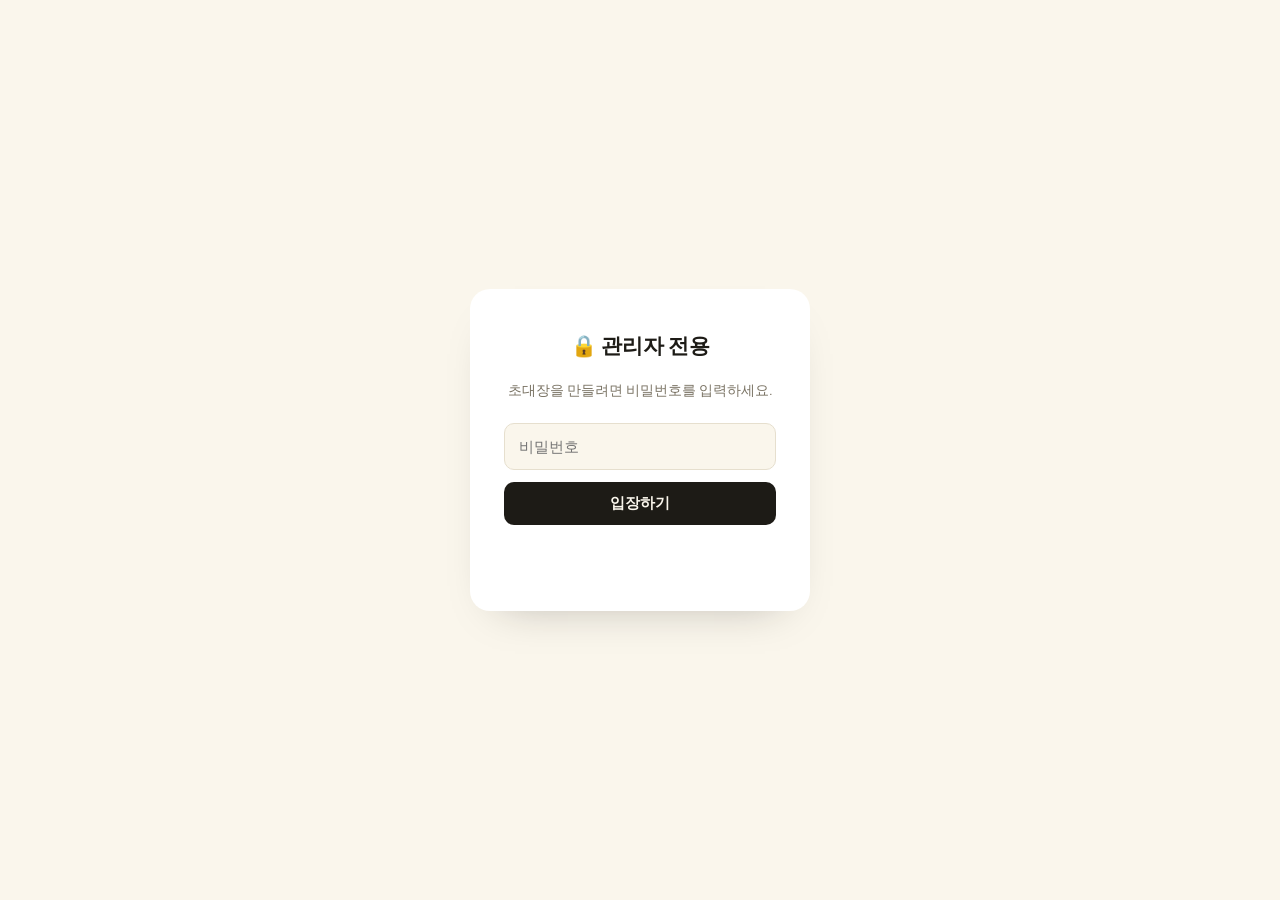
==== admin.html @ 95c6061b "Add Tom & Jerry themed KBS autumn sports day site Static homepage with event info, team rivalry, che" ====
<!doctype html>
<html lang="ko">
<head>
<meta charset="UTF-8">
<meta name="viewport" content="width=device-width, initial-scale=1.0">
<meta name="robots" content="noindex, nofollow">
<title>초대장 관리자 · KBS 가을 체육대회</title>
<link rel="icon" href="data:image/svg+xml,%3Csvg xmlns='http://www.w3.org/2000/svg' viewBox='0 0 100 100'%3E%3Ctext y='.9em' font-size='90'%3E%F0%9F%94%92%3C/text%3E%3C/svg%3E">
<link rel="preconnect" href="https://fonts.googleapis.com">
<link rel="preconnect" href="https://fonts.gstatic.com" crossorigin>
<link href="https://fonts.googleapis.com/css2?family=Fraunces:opsz,wght@9..144,500;9..144,600;9..144,700&family=Manrope:wght@400;500;600;700;800&family=JetBrains+Mono:wght@400;500;700&display=swap" rel="stylesheet">
<link rel="stylesheet" href="style.css">
<style>
  .lock-screen{
    min-height:100vh; display:flex; align-items:center; justify-content:center; padding:24px;
  }
  .lock-card{
    background:var(--surface); border-radius:20px; box-shadow:var(--shadow);
    padding:40px 34px; width:100%; max-width:340px; text-align:center;
  }
  .lock-card h1{font-size:1.3rem; margin-bottom:8px;}
  .lock-card p{color:var(--ink-muted); font-size:0.88rem; margin-bottom:22px;}
  .lock-card input{
    width:100%; padding:12px 14px; border-radius:10px; border:1px solid var(--line);
    background:var(--bg); color:var(--ink); font-size:0.95rem; font-family:inherit;
  }
  .lock-card button{
    width:100%; margin-top:12px; padding:12px 14px; border-radius:10px; border:none;
    background:var(--ink); color:var(--bg); font-weight:700; font-size:0.92rem; cursor:pointer;
  }
  .lock-error{color:var(--jerry); font-size:0.82rem; margin-top:10px; min-height:1em;}

  .admin-wrap{max-width:760px; margin:0 auto; padding:56px 24px 80px;}
  .admin-head{margin-bottom:32px;}
  .admin-head .tag{
    display:inline-block; font-family:'JetBrains Mono',monospace; font-size:0.74rem; font-weight:600;
    letter-spacing:0.06em; text-transform:uppercase; color:var(--jerry); margin-bottom:8px;
  }
  .admin-grid{display:grid; grid-template-columns:300px 1fr; gap:28px; align-items:start;}
  @media (max-width:680px){ .admin-grid{grid-template-columns:1fr;} }

  .admin-form{display:flex; flex-direction:column; gap:10px; margin-bottom:22px;}
  .admin-form input, .admin-form select{
    padding:11px 13px; border-radius:10px; border:1px solid var(--line);
    background:var(--surface); color:var(--ink); font-family:inherit; font-size:0.92rem;
  }
  .admin-form button{
    padding:11px 13px; border-radius:10px; border:none; background:var(--jerry); color:#FFF7EE;
    font-weight:700; font-size:0.9rem; cursor:pointer;
  }

  .invite-list{display:flex; flex-direction:column; gap:8px;}
  .invite-row{
    display:flex; align-items:center; justify-content:space-between; gap:10px; flex-wrap:wrap;
    background:var(--surface); border:1px solid var(--line); border-radius:12px; padding:10px 14px;
  }
  .invite-row .who{font-weight:600; font-size:0.92rem;}
  .pill{font-size:0.68rem; font-weight:700; padding:2px 9px; border-radius:999px; margin-left:8px;}
  .pill.tom{background:var(--tom-tint); color:var(--tom);}
  .pill.jerry{background:var(--jerry-tint); color:var(--jerry);}
  .invite-row .actions{display:flex; gap:6px;}
  .mini-btn{
    font-size:0.78rem; font-weight:600; padding:7px 12px; border-radius:999px;
    border:1px solid var(--line); background:var(--bg); color:var(--ink); cursor:pointer;
  }
  .mini-btn.primary{background:var(--jerry); border-color:var(--jerry); color:#FFF7EE;}

  .preview-box{
    background:var(--surface); border:1px dashed var(--line); border-radius:16px; padding:14px;
    display:flex; align-items:center; justify-content:center; min-height:220px;
  }
  #inviteCanvas{width:100%; max-width:420px; height:auto; border-radius:12px; box-shadow:var(--shadow);}
  .hint{color:var(--ink-muted); font-size:0.85rem; margin-top:10px;}
  .empty-note{color:var(--ink-muted); font-size:0.9rem;}
</style>
</head>
<body>

<div class="lock-screen" id="lockScreen">
  <div class="lock-card">
    <h1>🔒 관리자 전용</h1>
    <p>초대장을 만들려면 비밀번호를 입력하세요.</p>
    <input type="password" id="pwInput" placeholder="비밀번호" autocomplete="off">
    <button id="pwSubmit">입장하기</button>
    <p class="lock-error" id="pwError"></p>
  </div>
</div>

<div class="admin-wrap" id="adminPanel" hidden>
  <div class="admin-head">
    <span class="tag">관리자 전용</span>
    <h2>초대장 만들기</h2>
    <p class="hint">이름과 소속 팀을 입력해 초대장 카드를 만들고 다운로드하세요.</p>
  </div>

  <div class="admin-grid">
    <div>
      <form class="admin-form" id="inviteForm">
        <input type="text" id="inviteName" placeholder="초대할 사람 이름" maxlength="20" required>
        <select id="inviteTeam">
          <option value="tom">톰팀</option>
          <option value="jerry">제리팀</option>
        </select>
        <button type="submit">명단에 추가</button>
      </form>
      <div class="invite-list" id="inviteList"></div>
    </div>
    <div>
      <div class="preview-box"><canvas id="inviteCanvas" width="1200" height="750"></canvas></div>
      <p class="hint" id="previewHint">명단에서 "카드 보기"를 누르면 미리보기가 표시됩니다.</p>
    </div>
  </div>
</div>

<script>
(function(){
  // SHA-256("tomjerry1024") — change the password by hashing a new phrase
  // in a browser console: crypto.subtle.digest('SHA-256', new TextEncoder().encode('새 비밀번호'))
  // then converting the ArrayBuffer to a hex string, and pasting it below.
  const PASS_HASH = '08dfc5e7c03b5a080a993c76a15d44be6e08870d101c67347c4574ae147a87e9';

  async function sha256Hex(text){
    const buf = await crypto.subtle.digest('SHA-256', new TextEncoder().encode(text));
    return Array.from(new Uint8Array(buf)).map(b => b.toString(16).padStart(2, '0')).join('');
  }

  const lockScreen = document.getElementById('lockScreen');
  const adminPanel = document.getElementById('adminPanel');
  const pwInput = document.getElementById('pwInput');
  const pwError = document.getElementById('pwError');

  async function tryUnlock(){
    const hash = await sha256Hex(pwInput.value);
    if (hash === PASS_HASH) {
      sessionStorage.setItem('kbs-admin-ok', '1');
      lockScreen.hidden = true;
      adminPanel.hidden = false;
      initAdmin();
    } else {
      pwError.textContent = '비밀번호가 올바르지 않습니다.';
      pwInput.value = '';
      pwInput.focus();
    }
  }
  document.getElementById('pwSubmit').addEventListener('click', tryUnlock);
  pwInput.addEventListener('keydown', (e) => { if (e.key === 'Enter') tryUnlock(); });

  if (sessionStorage.getItem('kbs-admin-ok') === '1') {
    lockScreen.hidden = true;
    adminPanel.hidden = false;
    initAdmin();
  }

  function escapeHtml(s){
    return String(s ?? '').replace(/[&<>"']/g, c => ({'&':'&amp;','<':'&lt;','>':'&gt;','"':'&quot;',"'":'&#39;'}[c]));
  }

  let initialized = false;
  function initAdmin(){
    if (initialized) return;
    initialized = true;

    const STORE_KEY = 'kbs-invitees';
    let invitees = [];
    try { invitees = JSON.parse(localStorage.getItem(STORE_KEY) || '[]'); } catch(e) {}

    const canvas = document.getElementById('inviteCanvas');
    const ctx = canvas.getContext('2d');
    const previewHint = document.getElementById('previewHint');
    const inviteListEl = document.getElementById('inviteList');
    const inviteForm = document.getElementById('inviteForm');

    const TEAM_META = {
      tom:   { label: '톰팀',   base: '#1F3D63', deep: '#122236' },
      jerry: { label: '제리팀', base: '#BE5B23', deep: '#6E3210' },
    };

    function save(){ localStorage.setItem(STORE_KEY, JSON.stringify(invitees)); }

    function drawInvite(name, team){
      const meta = TEAM_META[team] || TEAM_META.tom;
      const w = canvas.width, h = canvas.height;
      const grad = ctx.createLinearGradient(0, 0, w, h);
      grad.addColorStop(0, meta.base);
      grad.addColorStop(1, meta.deep);
      ctx.fillStyle = grad;
      ctx.fillRect(0, 0, w, h);

      ctx.strokeStyle = 'rgba(255,255,255,0.45)';
      ctx.lineWidth = 2;
      ctx.strokeRect(30, 30, w - 60, h - 60);

      ctx.fillStyle = '#FFFFFF';
      ctx.beginPath();
      ctx.roundRect(60, 60, 140, 42, 21);
      ctx.fill();
      ctx.fillStyle = meta.base;
      ctx.font = '700 20px "Fraunces", serif';
      ctx.textAlign = 'center';
      ctx.textBaseline = 'middle';
      ctx.fillText(meta.label, 130, 82);

      ctx.textAlign = 'left';
      ctx.fillStyle = 'rgba(255,255,255,0.85)';
      ctx.font = '600 22px "JetBrains Mono", monospace';
      ctx.fillText('2026 KBS 가을 체육대회 · 초대장', 60, 150);

      ctx.font = '600 62px "Fraunces", serif';
      ctx.fillStyle = '#FFFFFF';
      ctx.fillText((name || '게스트') + ' 님', 60, 250);

      ctx.font = '500 28px "Manrope", sans-serif';
      ctx.fillStyle = 'rgba(255,255,255,0.92)';
      ctx.fillText('톰과 제리의 불꽃 튀는 대결에 초대합니다', 60, 310);

      const lines = [
        '일시   10월 24일(토) 오후 1:00 – 오후 6:00',
        '장소   경기상고 백악관 (체육관)',
        '소속   ' + meta.label,
      ];
      ctx.font = '500 24px "JetBrains Mono", monospace';
      lines.forEach((line, i) => ctx.fillText(line, 60, 410 + i * 42));

      ctx.font = '600 22px "Manrope", sans-serif';
      ctx.fillStyle = 'rgba(255,255,255,0.8)';
      ctx.fillText('10월 24일, 너도 함께할 거지?', 60, h - 66);
    }

    function loadFonts(){
      return Promise.all([
        document.fonts.load('600 62px "Fraunces"'),
        document.fonts.load('700 20px "Fraunces"'),
        document.fonts.load('500 28px "Manrope"'),
        document.fonts.load('500 24px "JetBrains Mono"'),
      ]).catch(()=>{});
    }

    function render(){
      if (!invitees.length){
        inviteListEl.innerHTML = '<p class="empty-note">아직 추가된 인원이 없습니다.</p>';
        return;
      }
      inviteListEl.innerHTML = invitees.map((inv, i) => `
        <div class="invite-row">
          <div class="who">${escapeHtml(inv.name)}<span class="pill ${inv.team}">${TEAM_META[inv.team].label}</span></div>
          <div class="actions">
            <button class="mini-btn" data-preview="${i}">카드 보기</button>
            <button class="mini-btn primary" data-download="${i}">다운로드</button>
            <button class="mini-btn" data-remove="${i}">삭제</button>
          </div>
        </div>`).join('');

      inviteListEl.querySelectorAll('[data-preview]').forEach(btn => {
        btn.addEventListener('click', async () => {
          const inv = invitees[Number(btn.dataset.preview)];
          if (!inv) return;
          await loadFonts();
          drawInvite(inv.name, inv.team);
          previewHint.textContent = inv.name + ' 님의 초대장 미리보기입니다.';
        });
      });
      inviteListEl.querySelectorAll('[data-download]').forEach(btn => {
        btn.addEventListener('click', async () => {
          const inv = invitees[Number(btn.dataset.download)];
          if (!inv) return;
          await loadFonts();
          drawInvite(inv.name, inv.team);
          canvas.toBlob((blob) => {
            if (!blob) return;
            const url = URL.createObjectURL(blob);
            const a = document.createElement('a');
            a.href = url;
            a.download = `초대장_${inv.name}.png`;
            document.body.appendChild(a);
            a.click();
            a.remove();
            URL.revokeObjectURL(url);
            previewHint.textContent = inv.name + ' 님의 초대장을 다운로드했습니다.';
          }, 'image/png');
        });
      });
      inviteListEl.querySelectorAll('[data-remove]').forEach(btn => {
        btn.addEventListener('click', () => {
          invitees.splice(Number(btn.dataset.remove), 1);
          save();
          render();
        });
      });
    }

    inviteForm.addEventListener('submit', (e) => {
      e.preventDefault();
      const name = document.getElementById('inviteName').value.trim();
      const team = document.getElementById('inviteTeam').value;
      if (!name) return;
      invitees.unshift({ name, team });
      save();
      render();
      inviteForm.reset();
    });

    render();
  }
})();
</script>
</body>
</html>
---- style.css ----
:root{
  --bg:#FAF6EC;
  --surface:#FFFFFF;
  --ink:#1D1B16;
  --ink-muted:#7A7364;
  --tom:#1F3D63;
  --tom-tint:#E7ECF3;
  --jerry:#BE5B23;
  --jerry-tint:#F7E9D8;
  --line:#E6DFCE;
  --shadow:0 20px 44px -30px rgba(29,27,22,0.35);
}
@media (prefers-color-scheme: dark){
  :root:not([data-theme="light"]){
    --bg:#15161B;
    --surface:#1C1E25;
    --ink:#F1EAD8;
    --ink-muted:#9C9583;
    --tom:#8EACD8;
    --tom-tint:#20304A;
    --jerry:#E68A4C;
    --jerry-tint:#3A2818;
    --line:#2C2E37;
    --shadow:0 20px 44px -26px rgba(0,0,0,0.65);
  }
}
:root[data-theme="dark"]{
  --bg:#15161B;
  --surface:#1C1E25;
  --ink:#F1EAD8;
  --ink-muted:#9C9583;
  --tom:#8EACD8;
  --tom-tint:#20304A;
  --jerry:#E68A4C;
  --jerry-tint:#3A2818;
  --line:#2C2E37;
  --shadow:0 20px 44px -26px rgba(0,0,0,0.65);
}

*{box-sizing:border-box;}
html{scroll-behavior:smooth;}
@media (prefers-reduced-motion: reduce){ html{scroll-behavior:auto;} }

body{
  margin:0;
  background:var(--bg);
  color:var(--ink);
  font-family:'Manrope', -apple-system, 'Malgun Gothic', sans-serif;
  line-height:1.65;
  -webkit-font-smoothing:antialiased;
}
h1,h2,h3{
  font-family:'Fraunces', Georgia, serif;
  font-weight:600;
  text-wrap:balance;
  margin:0;
}
a{color:inherit;}
.tabular{font-family:'JetBrains Mono', monospace; font-variant-numeric:tabular-nums;}

.wrap{max-width:760px; margin:0 auto; padding:0 24px;}

/* topbar */
.topbar{
  position:sticky; top:0; z-index:20;
  background:color-mix(in srgb, var(--bg) 86%, transparent);
  backdrop-filter:blur(10px);
  border-bottom:1px solid var(--line);
}
.topbar-inner{padding:16px 24px; display:flex; align-items:center; justify-content:space-between; gap:16px;}
.brand{font-family:'Fraunces',serif; font-weight:600; font-size:1.02rem; text-decoration:none; letter-spacing:-0.01em;}
.topnav{display:flex; gap:22px; font-size:0.86rem; font-weight:600;}
.topnav a{text-decoration:none; color:var(--ink-muted); padding:4px 0; border-bottom:1px solid transparent;}
.topnav a:hover, .topnav a:focus-visible{color:var(--ink); border-color:var(--jerry);}
@media (max-width:560px){ .topnav{display:none;} }

/* hero */
.hero{padding:88px 0 0;}
.hero-inner{text-align:left;}
.eyebrow{
  font-family:'JetBrains Mono',monospace; font-size:0.78rem; font-weight:500;
  letter-spacing:0.08em; text-transform:uppercase; color:var(--jerry); margin:0 0 20px;
}
.hero h1{font-size:clamp(2.3rem, 6vw, 3.6rem); line-height:1.1; letter-spacing:-0.01em;}
.hero .sub{max-width:480px; margin:22px 0 0; color:var(--ink-muted); font-size:1.05rem;}

.stat-row{margin:40px 0 0; display:flex; gap:36px; flex-wrap:wrap;}
.stat{display:flex; flex-direction:column; gap:4px;}
.stat-num{font-size:2.4rem; font-weight:700; line-height:1;}
.stat-label{font-size:0.86rem; color:var(--ink-muted);}

.cta-row{margin-top:36px; display:flex; gap:12px; flex-wrap:wrap;}
.btn{
  display:inline-flex; align-items:center; gap:8px;
  padding:13px 26px; border-radius:999px; font-weight:600; font-size:0.92rem;
  text-decoration:none; border:1.5px solid transparent;
}
.btn-primary{background:var(--ink); color:var(--bg);}
.btn-outline{border-color:var(--line); color:var(--ink);}
.btn-outline:hover{border-color:var(--ink);}

.hero-rule{
  margin-top:64px; height:3px; width:100%;
  background:linear-gradient(90deg, var(--tom), var(--jerry));
}

/* sections */
.section{padding:72px 0;}
.section + .section{border-top:1px solid var(--line);}
.section-head{margin-bottom:36px;}
.kicker{
  font-family:'JetBrains Mono',monospace; font-size:0.76rem; font-weight:500;
  letter-spacing:0.08em; text-transform:uppercase; color:var(--jerry); margin:0 0 10px;
}
.section-head h2{font-size:clamp(1.4rem,3vw,1.85rem); line-height:1.3;}
.section-note{color:var(--ink-muted); font-size:0.95rem; margin:32px 0 18px;}

/* info list */
.info-list{margin:0; display:flex; flex-direction:column;}
.info-row{
  display:grid; grid-template-columns:110px 1fr; gap:16px; padding:18px 0;
  border-top:1px solid var(--line);
}
.info-row:last-child{border-bottom:1px solid var(--line);}
.info-row dt{font-size:0.82rem; font-weight:700; color:var(--ink-muted); text-transform:uppercase; letter-spacing:0.04em;}
.info-row dd{margin:0; font-size:1.02rem; font-weight:500;}

/* jersey photo */
.jersey-figure{margin:0; border-radius:16px; overflow:hidden; background:var(--surface); box-shadow:var(--shadow);}
.jersey-figure img{display:block; width:100%; height:auto;}
.jersey-figure figcaption{
  padding:14px 20px; font-size:0.86rem; color:var(--ink-muted); border-top:1px solid var(--line);
}

/* highlight video */
.highlight-video{
  width:100%; border-radius:16px; box-shadow:var(--shadow); background:#000; display:block;
}

/* rivalry */
.rivalry{
  display:grid; grid-template-columns:1fr auto 1fr; gap:28px; align-items:start;
  background:var(--surface); border-radius:20px; padding:38px 34px; box-shadow:var(--shadow);
}
@media (max-width:620px){
  .rivalry{grid-template-columns:1fr; text-align:left;}
  .rivalry-divider{display:none;}
}
.rivalry-side{display:flex; flex-direction:column; gap:10px;}
.side-tag{
  font-family:'JetBrains Mono',monospace; font-size:0.72rem; font-weight:700;
  letter-spacing:0.08em; text-transform:uppercase;
}
.rivalry-side.tom .side-tag{color:var(--tom);}
.rivalry-side.jerry .side-tag{color:var(--jerry);}
.rivalry-side h3{font-size:1.2rem; line-height:1.35;}
.side-desc{margin:0; font-size:0.94rem; color:var(--ink-muted);}
.side-chant{
  margin:6px 0 0; font-family:'JetBrains Mono',monospace; font-weight:700; font-size:0.88rem;
  padding-top:14px; border-top:1px solid var(--line);
}
.rivalry-divider{
  align-self:center; font-family:'Fraunces',serif; font-weight:600; font-size:1rem;
  color:var(--ink-muted); padding-top:2px;
}

/* checklist */
.checklist-cols{display:grid; grid-template-columns:1fr 1fr; gap:40px;}
@media (max-width:600px){ .checklist-cols{grid-template-columns:1fr;} }
.col-title{
  display:flex; align-items:center; gap:9px; font-size:1.05rem; font-weight:600;
  margin-bottom:14px;
}
.dot{width:8px; height:8px; border-radius:50%;}
.dot.must{background:var(--jerry);}
.dot.opt{background:var(--tom);}
.check-list{list-style:none; margin:0; padding:0; display:flex; flex-direction:column;}
.check-item{
  display:flex; align-items:flex-start; gap:12px; padding:12px 0; border-top:1px solid var(--line);
}
.check-item:last-child{border-bottom:1px solid var(--line);}
.check-item input{margin-top:4px; width:16px; height:16px; accent-color:var(--jerry); flex-shrink:0;}
.check-item label{display:block; cursor:pointer;}
.check-item label strong{display:block; font-size:0.96rem; font-weight:600;}
.check-item label span{display:block; font-size:0.85rem; color:var(--ink-muted); margin-top:2px;}
.check-item:has(input:checked) label strong{text-decoration:line-through; opacity:0.5;}

/* notice board */
.board{margin-top:44px;}
.board-title{font-size:1.15rem; margin-bottom:16px;}
.notice-list{display:flex; flex-direction:column; gap:2px;}
.notice-card{padding:16px 0; border-top:1px solid var(--line);}
.notice-list .notice-card:last-child{border-bottom:1px solid var(--line);}
.notice-card .n-date{font-family:'JetBrains Mono',monospace; font-size:0.76rem; color:var(--ink-muted);}
.notice-card .n-title{font-weight:700; font-size:0.98rem; margin-top:4px;}
.notice-card .n-body{font-size:0.9rem; color:var(--ink-muted); margin-top:4px; white-space:pre-wrap;}
.empty-note{color:var(--ink-muted); font-size:0.9rem;}

/* footer */
.site-footer{padding:56px 24px 72px; text-align:center;}
.foot-line{font-family:'Fraunces',serif; font-weight:600; font-size:1.3rem;}
.foot-copy{margin-top:10px; font-size:0.8rem; color:var(--ink-muted);}
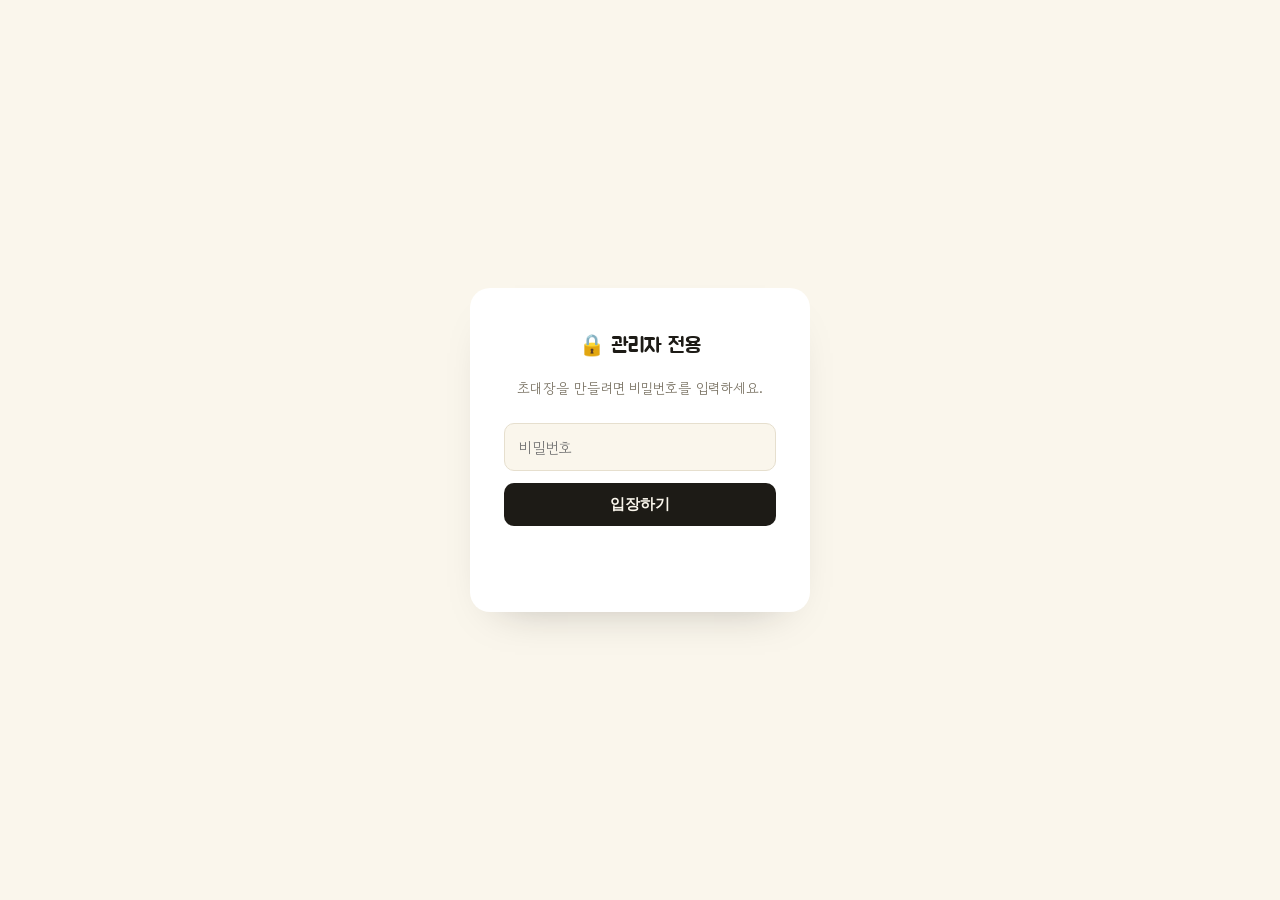
==== commit 42ef079f: "Restyle with cuter Korean fonts, uniform preview cards, video-first layout - Swap Fraunces/Manrope f" ====
--- a/admin.html
+++ b/admin.html
@@ -8,7 +8,7 @@
 <link rel="icon" href="data:image/svg+xml,%3Csvg xmlns='http://www.w3.org/2000/svg' viewBox='0 0 100 100'%3E%3Ctext y='.9em' font-size='90'%3E%F0%9F%94%92%3C/text%3E%3C/svg%3E">
 <link rel="preconnect" href="https://fonts.googleapis.com">
 <link rel="preconnect" href="https://fonts.gstatic.com" crossorigin>
-<link href="https://fonts.googleapis.com/css2?family=Fraunces:opsz,wght@9..144,500;9..144,600;9..144,700&family=Manrope:wght@400;500;600;700;800&family=JetBrains+Mono:wght@400;500;700&display=swap" rel="stylesheet">
+<link href="https://fonts.googleapis.com/css2?family=Jua&family=Gowun+Dodum&family=JetBrains+Mono:wght@400;500;700&display=swap" rel="stylesheet">
 <link rel="stylesheet" href="style.css">
 <style>
   .lock-screen{
@@ -195,21 +195,21 @@
       ctx.roundRect(60, 60, 140, 42, 21);
       ctx.fill();
       ctx.fillStyle = meta.base;
-      ctx.font = '700 20px "Fraunces", serif';
+      ctx.font = '400 22px "Jua", sans-serif';
       ctx.textAlign = 'center';
       ctx.textBaseline = 'middle';
       ctx.fillText(meta.label, 130, 82);
 
       ctx.textAlign = 'left';
       ctx.fillStyle = 'rgba(255,255,255,0.85)';
-      ctx.font = '600 22px "JetBrains Mono", monospace';
+      ctx.font = '400 24px "Jua", sans-serif';
       ctx.fillText('2026 KBS 가을 체육대회 · 초대장', 60, 150);
 
-      ctx.font = '600 62px "Fraunces", serif';
+      ctx.font = '400 64px "Jua", sans-serif';
       ctx.fillStyle = '#FFFFFF';
       ctx.fillText((name || '게스트') + ' 님', 60, 250);
 
-      ctx.font = '500 28px "Manrope", sans-serif';
+      ctx.font = '400 26px "Gowun Dodum", sans-serif';
       ctx.fillStyle = 'rgba(255,255,255,0.92)';
       ctx.fillText('톰과 제리의 불꽃 튀는 대결에 초대합니다', 60, 310);
 
@@ -221,16 +221,16 @@
       ctx.font = '500 24px "JetBrains Mono", monospace';
       lines.forEach((line, i) => ctx.fillText(line, 60, 410 + i * 42));
 
-      ctx.font = '600 22px "Manrope", sans-serif';
+      ctx.font = '400 24px "Jua", sans-serif';
       ctx.fillStyle = 'rgba(255,255,255,0.8)';
       ctx.fillText('10월 24일, 너도 함께할 거지?', 60, h - 66);
     }
 
     function loadFonts(){
       return Promise.all([
-        document.fonts.load('600 62px "Fraunces"'),
-        document.fonts.load('700 20px "Fraunces"'),
-        document.fonts.load('500 28px "Manrope"'),
+        document.fonts.load('400 64px "Jua"'),
+        document.fonts.load('400 24px "Jua"'),
+        document.fonts.load('400 26px "Gowun Dodum"'),
         document.fonts.load('500 24px "JetBrains Mono"'),
       ]).catch(()=>{});
     }
--- a/style.css
+++ b/style.css
@@ -45,13 +45,13 @@
   margin:0;
   background:var(--bg);
   color:var(--ink);
-  font-family:'Manrope', -apple-system, 'Malgun Gothic', sans-serif;
-  line-height:1.65;
+  font-family:'Gowun Dodum', -apple-system, 'Malgun Gothic', sans-serif;
+  line-height:1.7;
   -webkit-font-smoothing:antialiased;
 }
 h1,h2,h3{
-  font-family:'Fraunces', Georgia, serif;
-  font-weight:600;
+  font-family:'Jua', 'Gowun Dodum', sans-serif;
+  font-weight:400;
   text-wrap:balance;
   margin:0;
 }
@@ -68,7 +68,7 @@
   border-bottom:1px solid var(--line);
 }
 .topbar-inner{padding:16px 24px; display:flex; align-items:center; justify-content:space-between; gap:16px;}
-.brand{font-family:'Fraunces',serif; font-weight:600; font-size:1.02rem; text-decoration:none; letter-spacing:-0.01em;}
+.brand{font-family:'Jua','Gowun Dodum',sans-serif; font-size:1.1rem; text-decoration:none;}
 .topnav{display:flex; gap:22px; font-size:0.86rem; font-weight:600;}
 .topnav a{text-decoration:none; color:var(--ink-muted); padding:4px 0; border-bottom:1px solid transparent;}
 .topnav a:hover, .topnav a:focus-visible{color:var(--ink); border-color:var(--jerry);}
@@ -109,8 +109,8 @@
 .section + .section{border-top:1px solid var(--line);}
 .section-head{margin-bottom:36px;}
 .kicker{
-  font-family:'JetBrains Mono',monospace; font-size:0.76rem; font-weight:500;
-  letter-spacing:0.08em; text-transform:uppercase; color:var(--jerry); margin:0 0 10px;
+  font-family:'Gowun Dodum',sans-serif; font-size:0.85rem; font-weight:400;
+  letter-spacing:0.02em; color:var(--jerry); margin:0 0 10px;
 }
 .section-head h2{font-size:clamp(1.4rem,3vw,1.85rem); line-height:1.3;}
 .section-note{color:var(--ink-muted); font-size:0.95rem; margin:32px 0 18px;}
@@ -125,12 +125,25 @@
 .info-row dt{font-size:0.82rem; font-weight:700; color:var(--ink-muted); text-transform:uppercase; letter-spacing:0.04em;}
 .info-row dd{margin:0; font-size:1.02rem; font-weight:500;}
 
-/* jersey photo */
-.jersey-figure{margin:0; border-radius:16px; overflow:hidden; background:var(--surface); box-shadow:var(--shadow);}
-.jersey-figure img{display:block; width:100%; height:auto;}
-.jersey-figure figcaption{
-  padding:14px 20px; font-size:0.86rem; color:var(--ink-muted); border-top:1px solid var(--line);
-}
+/* uniform preview cards */
+.uniform-grid{display:grid; grid-template-columns:1fr 1fr; gap:16px;}
+@media (max-width:560px){ .uniform-grid{grid-template-columns:1fr;} }
+.uniform-card{
+  position:relative; margin:0; border-radius:16px; overflow:hidden;
+  background:var(--surface); box-shadow:var(--shadow);
+}
+.uniform-card img{display:block; width:100%; height:auto;}
+.preview-tag{
+  position:absolute; top:12px; left:12px; font-family:'JetBrains Mono',monospace;
+  font-size:0.64rem; font-weight:700; letter-spacing:0.08em; padding:4px 10px; border-radius:999px;
+  background:rgba(255,255,255,0.92); color:var(--ink);
+}
+.uniform-card figcaption{
+  padding:12px 16px; font-family:'Jua','Gowun Dodum',sans-serif; font-size:1.1rem;
+  text-align:center; border-top:1px solid var(--line);
+}
+.uniform-card.tom figcaption{color:var(--tom); background:var(--tom-tint);}
+.uniform-card.jerry figcaption{color:var(--jerry); background:var(--jerry-tint);}
 
 /* highlight video */
 .highlight-video{
@@ -160,7 +173,7 @@
   padding-top:14px; border-top:1px solid var(--line);
 }
 .rivalry-divider{
-  align-self:center; font-family:'Fraunces',serif; font-weight:600; font-size:1rem;
+  align-self:center; font-family:'Jua',sans-serif; font-size:1.1rem;
   color:var(--ink-muted); padding-top:2px;
 }
 
@@ -198,5 +211,5 @@
 
 /* footer */
 .site-footer{padding:56px 24px 72px; text-align:center;}
-.foot-line{font-family:'Fraunces',serif; font-weight:600; font-size:1.3rem;}
+.foot-line{font-family:'Jua','Gowun Dodum',sans-serif; font-size:1.4rem;}
 .foot-copy{margin-top:10px; font-size:0.8rem; color:var(--ink-muted);}
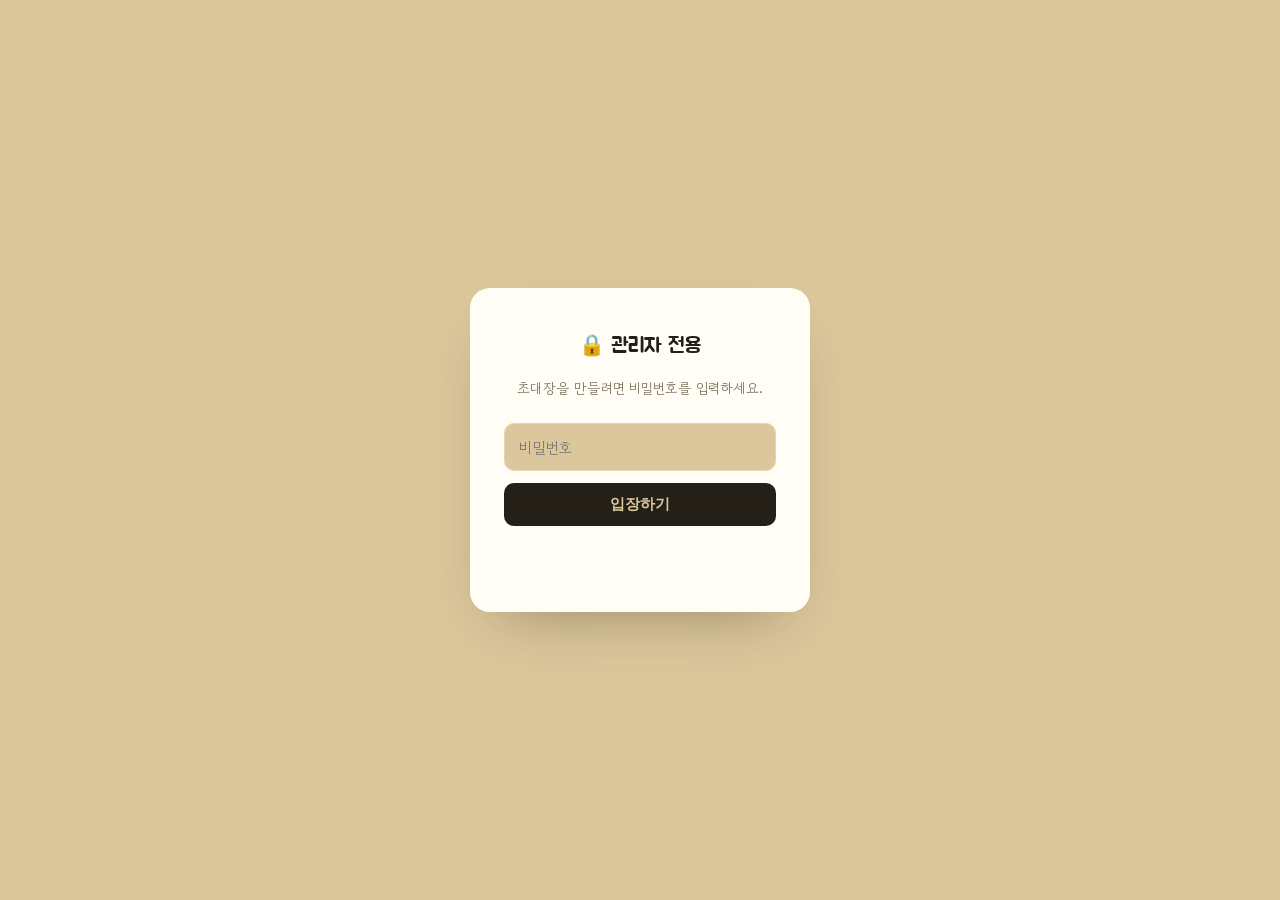
==== commit 13e0ce33: "Redesign the whole page as a single invitation card Wrap the site in one centered card with a wax-se" ====
--- a/admin.html
+++ b/admin.html
@@ -22,11 +22,11 @@
   .lock-card p{color:var(--ink-muted); font-size:0.88rem; margin-bottom:22px;}
   .lock-card input{
     width:100%; padding:12px 14px; border-radius:10px; border:1px solid var(--line);
-    background:var(--bg); color:var(--ink); font-size:0.95rem; font-family:inherit;
+    background:var(--backdrop); color:var(--ink); font-size:0.95rem; font-family:inherit;
   }
   .lock-card button{
     width:100%; margin-top:12px; padding:12px 14px; border-radius:10px; border:none;
-    background:var(--ink); color:var(--bg); font-weight:700; font-size:0.92rem; cursor:pointer;
+    background:var(--ink); color:var(--backdrop); font-weight:700; font-size:0.92rem; cursor:pointer;
   }
   .lock-error{color:var(--jerry); font-size:0.82rem; margin-top:10px; min-height:1em;}
 
@@ -61,7 +61,7 @@
   .invite-row .actions{display:flex; gap:6px;}
   .mini-btn{
     font-size:0.78rem; font-weight:600; padding:7px 12px; border-radius:999px;
-    border:1px solid var(--line); background:var(--bg); color:var(--ink); cursor:pointer;
+    border:1px solid var(--line); background:var(--backdrop); color:var(--ink); cursor:pointer;
   }
   .mini-btn.primary{background:var(--jerry); border-color:var(--jerry); color:#FFF7EE;}
 
--- a/style.css
+++ b/style.css
@@ -1,40 +1,43 @@
 :root{
-  --bg:#FAF6EC;
-  --surface:#FFFFFF;
-  --ink:#1D1B16;
-  --ink-muted:#7A7364;
+  --backdrop:#DCC79C;
+  --surface:#FFFDF6;
+  --inset:#F4ECD8;
+  --ink:#241F17;
+  --ink-muted:#7C725C;
   --tom:#1F3D63;
   --tom-tint:#E7ECF3;
   --jerry:#BE5B23;
   --jerry-tint:#F7E9D8;
-  --line:#E6DFCE;
-  --shadow:0 20px 44px -30px rgba(29,27,22,0.35);
+  --line:#E3D6B8;
+  --shadow:0 26px 60px -32px rgba(36,31,23,0.45);
 }
 @media (prefers-color-scheme: dark){
   :root:not([data-theme="light"]){
-    --bg:#15161B;
-    --surface:#1C1E25;
+    --backdrop:#0F1014;
+    --surface:#1D1F27;
+    --inset:#262832;
     --ink:#F1EAD8;
     --ink-muted:#9C9583;
     --tom:#8EACD8;
     --tom-tint:#20304A;
     --jerry:#E68A4C;
     --jerry-tint:#3A2818;
-    --line:#2C2E37;
-    --shadow:0 20px 44px -26px rgba(0,0,0,0.65);
+    --line:#33353F;
+    --shadow:0 26px 60px -28px rgba(0,0,0,0.7);
   }
 }
 :root[data-theme="dark"]{
-  --bg:#15161B;
-  --surface:#1C1E25;
+  --backdrop:#0F1014;
+  --surface:#1D1F27;
+  --inset:#262832;
   --ink:#F1EAD8;
   --ink-muted:#9C9583;
   --tom:#8EACD8;
   --tom-tint:#20304A;
   --jerry:#E68A4C;
   --jerry-tint:#3A2818;
-  --line:#2C2E37;
-  --shadow:0 20px 44px -26px rgba(0,0,0,0.65);
+  --line:#33353F;
+  --shadow:0 26px 60px -28px rgba(0,0,0,0.7);
 }
 
 *{box-sizing:border-box;}
@@ -43,7 +46,7 @@
 
 body{
   margin:0;
-  background:var(--bg);
+  background:var(--backdrop);
   color:var(--ink);
   font-family:'Gowun Dodum', -apple-system, 'Malgun Gothic', sans-serif;
   line-height:1.7;
@@ -58,88 +61,119 @@
 a{color:inherit;}
 .tabular{font-family:'JetBrains Mono', monospace; font-variant-numeric:tabular-nums;}
 
-.wrap{max-width:760px; margin:0 auto; padding:0 24px;}
+.wrap{padding:0 32px;}
+@media (max-width:480px){ .wrap{padding:0 22px;} }
 
 /* topbar */
 .topbar{
   position:sticky; top:0; z-index:20;
-  background:color-mix(in srgb, var(--bg) 86%, transparent);
+  background:color-mix(in srgb, var(--backdrop) 82%, transparent);
   backdrop-filter:blur(10px);
   border-bottom:1px solid var(--line);
 }
-.topbar-inner{padding:16px 24px; display:flex; align-items:center; justify-content:space-between; gap:16px;}
+.topbar-inner{padding:16px 24px; display:flex; align-items:center; justify-content:space-between; gap:16px; max-width:640px; margin:0 auto;}
 .brand{font-family:'Jua','Gowun Dodum',sans-serif; font-size:1.1rem; text-decoration:none;}
 .topnav{display:flex; gap:22px; font-size:0.86rem; font-weight:600;}
 .topnav a{text-decoration:none; color:var(--ink-muted); padding:4px 0; border-bottom:1px solid transparent;}
 .topnav a:hover, .topnav a:focus-visible{color:var(--ink); border-color:var(--jerry);}
 @media (max-width:560px){ .topnav{display:none;} }
 
+/* invitation card shell */
+.invitation-wrap{position:relative; max-width:640px; margin:64px auto 0; padding:0 16px;}
+.seal{
+  position:absolute; top:-26px; left:50%; transform:translateX(-50%);
+  width:54px; height:54px; border-radius:50%;
+  background:linear-gradient(135deg, var(--tom), var(--jerry));
+  display:flex; align-items:center; justify-content:center;
+  font-size:1.55rem; box-shadow:var(--shadow);
+  border:3px solid var(--surface); z-index:5;
+}
+.invitation{
+  position:relative;
+  background:var(--surface);
+  border-radius:28px;
+  overflow:hidden;
+  box-shadow:var(--shadow);
+  border:1px solid var(--line);
+}
+
 /* hero */
-.hero{padding:88px 0 0;}
+.hero{padding:60px 0 0;}
 .hero-inner{text-align:left;}
 .eyebrow{
-  font-family:'JetBrains Mono',monospace; font-size:0.78rem; font-weight:500;
-  letter-spacing:0.08em; text-transform:uppercase; color:var(--jerry); margin:0 0 20px;
-}
-.hero h1{font-size:clamp(2.3rem, 6vw, 3.6rem); line-height:1.1; letter-spacing:-0.01em;}
-.hero .sub{max-width:480px; margin:22px 0 0; color:var(--ink-muted); font-size:1.05rem;}
-
-.stat-row{margin:40px 0 0; display:flex; gap:36px; flex-wrap:wrap;}
-.stat{display:flex; flex-direction:column; gap:4px;}
-.stat-num{font-size:2.4rem; font-weight:700; line-height:1;}
-.stat-label{font-size:0.86rem; color:var(--ink-muted);}
-
-.cta-row{margin-top:36px; display:flex; gap:12px; flex-wrap:wrap;}
+  font-family:'JetBrains Mono',monospace; font-size:0.76rem; font-weight:500;
+  letter-spacing:0.06em; color:var(--jerry); margin:0 0 20px;
+}
+.hero h1{font-size:clamp(2.1rem, 8vw, 3.2rem); line-height:1.15; letter-spacing:-0.01em;}
+.hero .sub{max-width:440px; margin:20px 0 0; color:var(--ink-muted); font-size:1.02rem;}
+
+.stat-row{margin:36px 0 0; display:flex; gap:14px; flex-wrap:wrap;}
+.stat{
+  display:flex; flex-direction:column; gap:4px;
+  border:1.5px dashed var(--line); border-radius:14px; padding:12px 20px;
+}
+.stat-num{font-size:2.1rem; font-weight:700; line-height:1;}
+.stat-label{font-size:0.82rem; color:var(--ink-muted);}
+
+.cta-row{margin-top:32px; display:flex; gap:12px; flex-wrap:wrap;}
 .btn{
   display:inline-flex; align-items:center; gap:8px;
   padding:13px 26px; border-radius:999px; font-weight:600; font-size:0.92rem;
   text-decoration:none; border:1.5px solid transparent;
 }
-.btn-primary{background:var(--ink); color:var(--bg);}
+.btn-primary{background:var(--ink); color:var(--surface);}
 .btn-outline{border-color:var(--line); color:var(--ink);}
 .btn-outline:hover{border-color:var(--ink);}
 
 .hero-rule{
-  margin-top:64px; height:3px; width:100%;
+  margin-top:56px; height:3px; width:100%;
   background:linear-gradient(90deg, var(--tom), var(--jerry));
 }
 
 /* sections */
-.section{padding:72px 0;}
-.section + .section{border-top:1px solid var(--line);}
-.section-head{margin-bottom:36px;}
+.section{padding:52px 0; position:relative;}
+.section + .section{border-top:2px dashed var(--line);}
+.section + .section::before,
+.section + .section::after{
+  content:""; position:absolute; top:-10px; width:20px; height:20px; border-radius:50%;
+  background:var(--backdrop); z-index:2;
+}
+.section + .section::before{left:-10px;}
+.section + .section::after{right:-10px;}
+
+.section-head{margin-bottom:32px;}
 .kicker{
   font-family:'Gowun Dodum',sans-serif; font-size:0.85rem; font-weight:400;
   letter-spacing:0.02em; color:var(--jerry); margin:0 0 10px;
 }
-.section-head h2{font-size:clamp(1.4rem,3vw,1.85rem); line-height:1.3;}
-.section-note{color:var(--ink-muted); font-size:0.95rem; margin:32px 0 18px;}
+.section-head h2{font-size:clamp(1.35rem,5vw,1.75rem); line-height:1.35;}
+.section-note{color:var(--ink-muted); font-size:0.94rem; margin:28px 0 16px;}
 
 /* info list */
 .info-list{margin:0; display:flex; flex-direction:column;}
 .info-row{
-  display:grid; grid-template-columns:110px 1fr; gap:16px; padding:18px 0;
+  display:grid; grid-template-columns:80px 1fr; gap:14px; padding:16px 0;
   border-top:1px solid var(--line);
 }
 .info-row:last-child{border-bottom:1px solid var(--line);}
-.info-row dt{font-size:0.82rem; font-weight:700; color:var(--ink-muted); text-transform:uppercase; letter-spacing:0.04em;}
-.info-row dd{margin:0; font-size:1.02rem; font-weight:500;}
+.info-row dt{font-size:0.8rem; font-weight:700; color:var(--ink-muted); text-transform:uppercase; letter-spacing:0.04em;}
+.info-row dd{margin:0; font-size:1rem; font-weight:500;}
 
 /* uniform preview cards */
-.uniform-grid{display:grid; grid-template-columns:1fr 1fr; gap:16px;}
-@media (max-width:560px){ .uniform-grid{grid-template-columns:1fr;} }
+.uniform-grid{display:grid; grid-template-columns:1fr 1fr; gap:14px;}
+@media (max-width:480px){ .uniform-grid{grid-template-columns:1fr;} }
 .uniform-card{
   position:relative; margin:0; border-radius:16px; overflow:hidden;
-  background:var(--surface); box-shadow:var(--shadow);
+  background:var(--inset); border:1px solid var(--line);
 }
 .uniform-card img{display:block; width:100%; height:auto;}
 .preview-tag{
   position:absolute; top:12px; left:12px; font-family:'JetBrains Mono',monospace;
-  font-size:0.64rem; font-weight:700; letter-spacing:0.08em; padding:4px 10px; border-radius:999px;
-  background:rgba(255,255,255,0.92); color:var(--ink);
+  font-size:0.62rem; font-weight:700; letter-spacing:0.08em; padding:4px 10px; border-radius:999px;
+  background:rgba(255,255,255,0.92); color:#241F17;
 }
 .uniform-card figcaption{
-  padding:12px 16px; font-family:'Jua','Gowun Dodum',sans-serif; font-size:1.1rem;
+  padding:11px 14px; font-family:'Jua','Gowun Dodum',sans-serif; font-size:1.05rem;
   text-align:center; border-top:1px solid var(--line);
 }
 .uniform-card.tom figcaption{color:var(--tom); background:var(--tom-tint);}
@@ -147,15 +181,15 @@
 
 /* highlight video */
 .highlight-video{
-  width:100%; border-radius:16px; box-shadow:var(--shadow); background:#000; display:block;
+  width:100%; border-radius:16px; border:1px solid var(--line); background:#000; display:block;
 }
 
 /* rivalry */
 .rivalry{
-  display:grid; grid-template-columns:1fr auto 1fr; gap:28px; align-items:start;
-  background:var(--surface); border-radius:20px; padding:38px 34px; box-shadow:var(--shadow);
-}
-@media (max-width:620px){
+  display:grid; grid-template-columns:1fr auto 1fr; gap:24px; align-items:start;
+  background:var(--inset); border-radius:20px; padding:30px 26px; border:1px solid var(--line);
+}
+@media (max-width:480px){
   .rivalry{grid-template-columns:1fr; text-align:left;}
   .rivalry-divider{display:none;}
 }
@@ -166,23 +200,23 @@
 }
 .rivalry-side.tom .side-tag{color:var(--tom);}
 .rivalry-side.jerry .side-tag{color:var(--jerry);}
-.rivalry-side h3{font-size:1.2rem; line-height:1.35;}
-.side-desc{margin:0; font-size:0.94rem; color:var(--ink-muted);}
+.rivalry-side h3{font-size:1.15rem; line-height:1.4;}
+.side-desc{margin:0; font-size:0.92rem; color:var(--ink-muted);}
 .side-chant{
-  margin:6px 0 0; font-family:'JetBrains Mono',monospace; font-weight:700; font-size:0.88rem;
+  margin:6px 0 0; font-family:'JetBrains Mono',monospace; font-weight:700; font-size:0.86rem;
   padding-top:14px; border-top:1px solid var(--line);
 }
 .rivalry-divider{
-  align-self:center; font-family:'Jua',sans-serif; font-size:1.1rem;
+  align-self:center; font-family:'Jua',sans-serif; font-size:1.05rem;
   color:var(--ink-muted); padding-top:2px;
 }
 
 /* checklist */
-.checklist-cols{display:grid; grid-template-columns:1fr 1fr; gap:40px;}
-@media (max-width:600px){ .checklist-cols{grid-template-columns:1fr;} }
+.checklist-cols{display:grid; grid-template-columns:1fr 1fr; gap:32px;}
+@media (max-width:480px){ .checklist-cols{grid-template-columns:1fr;} }
 .col-title{
-  display:flex; align-items:center; gap:9px; font-size:1.05rem; font-weight:600;
-  margin-bottom:14px;
+  display:flex; align-items:center; gap:9px; font-size:1.02rem; font-weight:600;
+  margin-bottom:12px;
 }
 .dot{width:8px; height:8px; border-radius:50%;}
 .dot.must{background:var(--jerry);}
@@ -194,22 +228,31 @@
 .check-item:last-child{border-bottom:1px solid var(--line);}
 .check-item input{margin-top:4px; width:16px; height:16px; accent-color:var(--jerry); flex-shrink:0;}
 .check-item label{display:block; cursor:pointer;}
-.check-item label strong{display:block; font-size:0.96rem; font-weight:600;}
-.check-item label span{display:block; font-size:0.85rem; color:var(--ink-muted); margin-top:2px;}
+.check-item label strong{display:block; font-size:0.94rem; font-weight:600;}
+.check-item label span{display:block; font-size:0.84rem; color:var(--ink-muted); margin-top:2px;}
 .check-item:has(input:checked) label strong{text-decoration:line-through; opacity:0.5;}
 
 /* notice board */
-.board{margin-top:44px;}
-.board-title{font-size:1.15rem; margin-bottom:16px;}
+.board{margin-top:40px;}
+.board-title{font-size:1.1rem; margin-bottom:14px;}
 .notice-list{display:flex; flex-direction:column; gap:2px;}
-.notice-card{padding:16px 0; border-top:1px solid var(--line);}
+.notice-card{padding:14px 0; border-top:1px solid var(--line);}
 .notice-list .notice-card:last-child{border-bottom:1px solid var(--line);}
-.notice-card .n-date{font-family:'JetBrains Mono',monospace; font-size:0.76rem; color:var(--ink-muted);}
-.notice-card .n-title{font-weight:700; font-size:0.98rem; margin-top:4px;}
-.notice-card .n-body{font-size:0.9rem; color:var(--ink-muted); margin-top:4px; white-space:pre-wrap;}
+.notice-card .n-date{font-family:'JetBrains Mono',monospace; font-size:0.74rem; color:var(--ink-muted);}
+.notice-card .n-title{font-weight:700; font-size:0.96rem; margin-top:4px;}
+.notice-card .n-body{font-size:0.88rem; color:var(--ink-muted); margin-top:4px; white-space:pre-wrap;}
 .empty-note{color:var(--ink-muted); font-size:0.9rem;}
 
-/* footer */
-.site-footer{padding:56px 24px 72px; text-align:center;}
-.foot-line{font-family:'Jua','Gowun Dodum',sans-serif; font-size:1.4rem;}
-.foot-copy{margin-top:10px; font-size:0.8rem; color:var(--ink-muted);}
+/* footer stub */
+.stub{
+  max-width:480px; margin:16px auto 64px; padding:26px 28px 4px;
+  text-align:center; position:relative; border-top:2px dashed var(--line);
+}
+.stub::before, .stub::after{
+  content:""; position:absolute; top:-10px; width:20px; height:20px; border-radius:50%;
+  background:var(--backdrop);
+}
+.stub::before{left:-10px;}
+.stub::after{right:-10px;}
+.foot-line{font-family:'Jua','Gowun Dodum',sans-serif; font-size:1.3rem;}
+.foot-copy{margin-top:10px; font-size:0.78rem; color:var(--ink-muted);}
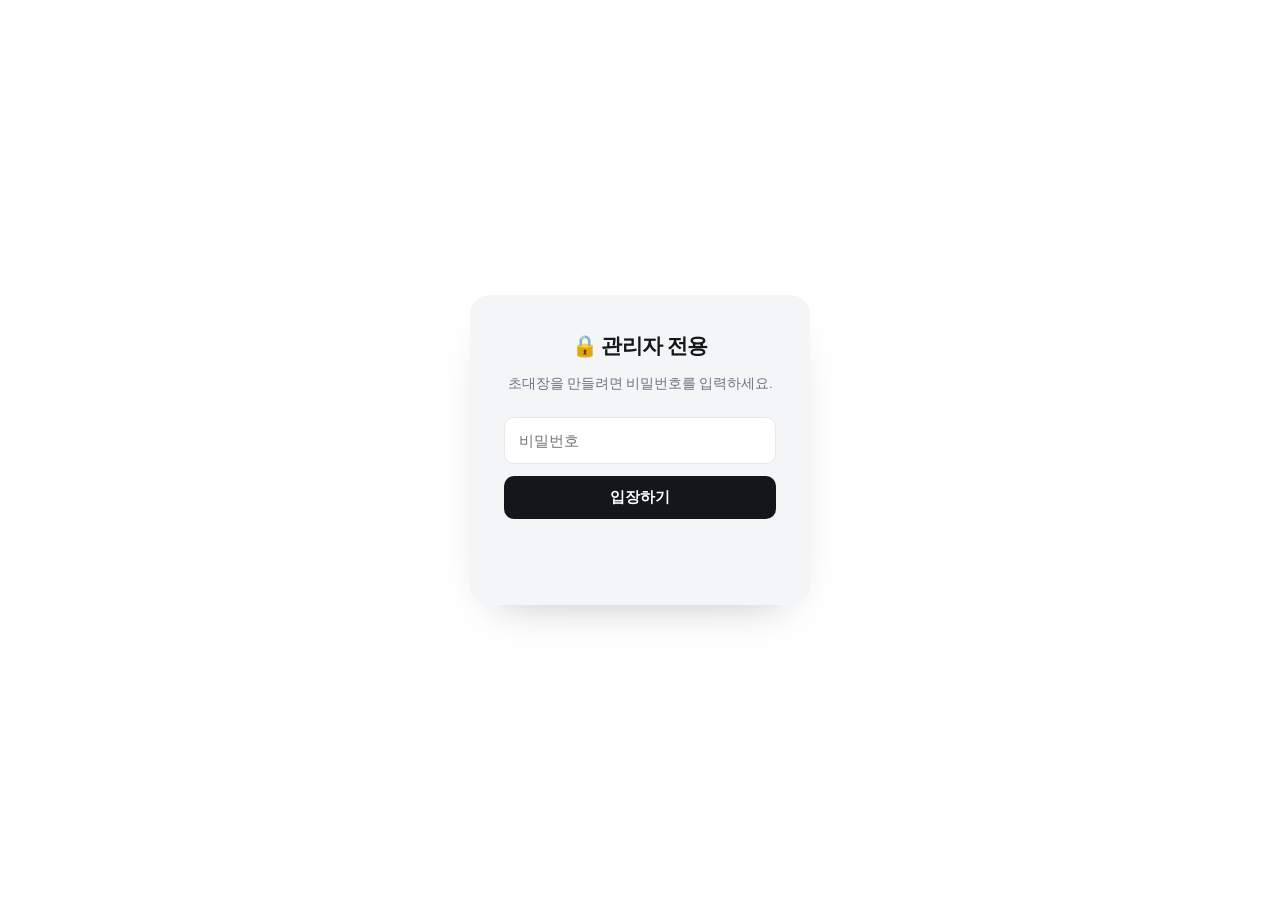
==== commit 88c6e033: "Rebuild as an Instagram-Stories-style horizontal slide deck Replace vertical scrolling with full-scr" ====
--- a/admin.html
+++ b/admin.html
@@ -8,7 +8,7 @@
 <link rel="icon" href="data:image/svg+xml,%3Csvg xmlns='http://www.w3.org/2000/svg' viewBox='0 0 100 100'%3E%3Ctext y='.9em' font-size='90'%3E%F0%9F%94%92%3C/text%3E%3C/svg%3E">
 <link rel="preconnect" href="https://fonts.googleapis.com">
 <link rel="preconnect" href="https://fonts.gstatic.com" crossorigin>
-<link href="https://fonts.googleapis.com/css2?family=Jua&family=Gowun+Dodum&family=JetBrains+Mono:wght@400;500;700&display=swap" rel="stylesheet">
+<link href="https://fonts.googleapis.com/css2?family=Sora:wght@600;700;800&family=Manrope:wght@400;500;600;700&family=JetBrains+Mono:wght@400;500;700&display=swap" rel="stylesheet">
 <link rel="stylesheet" href="style.css">
 <style>
   .lock-screen{
@@ -22,11 +22,11 @@
   .lock-card p{color:var(--ink-muted); font-size:0.88rem; margin-bottom:22px;}
   .lock-card input{
     width:100%; padding:12px 14px; border-radius:10px; border:1px solid var(--line);
-    background:var(--backdrop); color:var(--ink); font-size:0.95rem; font-family:inherit;
+    background:var(--bg); color:var(--ink); font-size:0.95rem; font-family:inherit;
   }
   .lock-card button{
     width:100%; margin-top:12px; padding:12px 14px; border-radius:10px; border:none;
-    background:var(--ink); color:var(--backdrop); font-weight:700; font-size:0.92rem; cursor:pointer;
+    background:var(--ink); color:var(--bg); font-weight:700; font-size:0.92rem; cursor:pointer;
   }
   .lock-error{color:var(--jerry); font-size:0.82rem; margin-top:10px; min-height:1em;}
 
@@ -61,7 +61,7 @@
   .invite-row .actions{display:flex; gap:6px;}
   .mini-btn{
     font-size:0.78rem; font-weight:600; padding:7px 12px; border-radius:999px;
-    border:1px solid var(--line); background:var(--backdrop); color:var(--ink); cursor:pointer;
+    border:1px solid var(--line); background:var(--bg); color:var(--ink); cursor:pointer;
   }
   .mini-btn.primary{background:var(--jerry); border-color:var(--jerry); color:#FFF7EE;}
 
@@ -171,8 +171,8 @@
     const inviteForm = document.getElementById('inviteForm');
 
     const TEAM_META = {
-      tom:   { label: '톰팀',   base: '#1F3D63', deep: '#122236' },
-      jerry: { label: '제리팀', base: '#BE5B23', deep: '#6E3210' },
+      tom:   { label: '톰팀',   base: '#2A5CAA', deep: '#15305E' },
+      jerry: { label: '제리팀', base: '#E2711D', deep: '#7A3A0C' },
     };
 
     function save(){ localStorage.setItem(STORE_KEY, JSON.stringify(invitees)); }
@@ -195,21 +195,21 @@
       ctx.roundRect(60, 60, 140, 42, 21);
       ctx.fill();
       ctx.fillStyle = meta.base;
-      ctx.font = '400 22px "Jua", sans-serif';
+      ctx.font = '700 20px "Sora", sans-serif';
       ctx.textAlign = 'center';
       ctx.textBaseline = 'middle';
       ctx.fillText(meta.label, 130, 82);
 
       ctx.textAlign = 'left';
       ctx.fillStyle = 'rgba(255,255,255,0.85)';
-      ctx.font = '400 24px "Jua", sans-serif';
+      ctx.font = '600 22px "JetBrains Mono", monospace';
       ctx.fillText('2026 KBS 가을 체육대회 · 초대장', 60, 150);
 
-      ctx.font = '400 64px "Jua", sans-serif';
+      ctx.font = '800 60px "Sora", sans-serif';
       ctx.fillStyle = '#FFFFFF';
       ctx.fillText((name || '게스트') + ' 님', 60, 250);
 
-      ctx.font = '400 26px "Gowun Dodum", sans-serif';
+      ctx.font = '500 26px "Manrope", sans-serif';
       ctx.fillStyle = 'rgba(255,255,255,0.92)';
       ctx.fillText('톰과 제리의 불꽃 튀는 대결에 초대합니다', 60, 310);
 
@@ -221,16 +221,16 @@
       ctx.font = '500 24px "JetBrains Mono", monospace';
       lines.forEach((line, i) => ctx.fillText(line, 60, 410 + i * 42));
 
-      ctx.font = '400 24px "Jua", sans-serif';
+      ctx.font = '700 22px "Sora", sans-serif';
       ctx.fillStyle = 'rgba(255,255,255,0.8)';
       ctx.fillText('10월 24일, 너도 함께할 거지?', 60, h - 66);
     }
 
     function loadFonts(){
       return Promise.all([
-        document.fonts.load('400 64px "Jua"'),
-        document.fonts.load('400 24px "Jua"'),
-        document.fonts.load('400 26px "Gowun Dodum"'),
+        document.fonts.load('800 60px "Sora"'),
+        document.fonts.load('700 20px "Sora"'),
+        document.fonts.load('500 26px "Manrope"'),
         document.fonts.load('500 24px "JetBrains Mono"'),
       ]).catch(()=>{});
     }
--- a/style.css
+++ b/style.css
@@ -1,258 +1,244 @@
 :root{
-  --backdrop:#DCC79C;
-  --surface:#FFFDF6;
-  --inset:#F4ECD8;
-  --ink:#241F17;
-  --ink-muted:#7C725C;
-  --tom:#1F3D63;
-  --tom-tint:#E7ECF3;
-  --jerry:#BE5B23;
-  --jerry-tint:#F7E9D8;
-  --line:#E3D6B8;
-  --shadow:0 26px 60px -32px rgba(36,31,23,0.45);
+  --bg:#FFFFFF;
+  --surface:#F4F5F7;
+  --ink:#14161B;
+  --ink-muted:#6B7280;
+  --tom:#2A5CAA;
+  --tom-tint:#E8EFFA;
+  --jerry:#E2711D;
+  --jerry-tint:#FCEBDA;
+  --line:#E6E8EC;
+  --shadow:0 20px 44px -28px rgba(20,22,27,0.35);
 }
 @media (prefers-color-scheme: dark){
   :root:not([data-theme="light"]){
-    --backdrop:#0F1014;
-    --surface:#1D1F27;
-    --inset:#262832;
-    --ink:#F1EAD8;
-    --ink-muted:#9C9583;
-    --tom:#8EACD8;
-    --tom-tint:#20304A;
-    --jerry:#E68A4C;
-    --jerry-tint:#3A2818;
-    --line:#33353F;
-    --shadow:0 26px 60px -28px rgba(0,0,0,0.7);
+    --bg:#0F1115;
+    --surface:#171922;
+    --ink:#F2F3F5;
+    --ink-muted:#9AA0AC;
+    --tom:#6C9EEA;
+    --tom-tint:#1C2A42;
+    --jerry:#F0954C;
+    --jerry-tint:#3A2515;
+    --line:#262933;
+    --shadow:0 20px 44px -24px rgba(0,0,0,0.7);
   }
 }
 :root[data-theme="dark"]{
-  --backdrop:#0F1014;
-  --surface:#1D1F27;
-  --inset:#262832;
-  --ink:#F1EAD8;
-  --ink-muted:#9C9583;
-  --tom:#8EACD8;
-  --tom-tint:#20304A;
-  --jerry:#E68A4C;
-  --jerry-tint:#3A2818;
-  --line:#33353F;
-  --shadow:0 26px 60px -28px rgba(0,0,0,0.7);
+  --bg:#0F1115;
+  --surface:#171922;
+  --ink:#F2F3F5;
+  --ink-muted:#9AA0AC;
+  --tom:#6C9EEA;
+  --tom-tint:#1C2A42;
+  --jerry:#F0954C;
+  --jerry-tint:#3A2515;
+  --line:#262933;
+  --shadow:0 20px 44px -24px rgba(0,0,0,0.7);
 }
 
 *{box-sizing:border-box;}
-html{scroll-behavior:smooth;}
-@media (prefers-reduced-motion: reduce){ html{scroll-behavior:auto;} }
+html, body{height:100%;}
+@media (prefers-reduced-motion: reduce){ .deck{scroll-behavior:auto;} }
 
 body{
   margin:0;
-  background:var(--backdrop);
+  background:var(--bg);
   color:var(--ink);
-  font-family:'Gowun Dodum', -apple-system, 'Malgun Gothic', sans-serif;
-  line-height:1.7;
+  font-family:'Manrope', -apple-system, 'Malgun Gothic', sans-serif;
+  line-height:1.6;
   -webkit-font-smoothing:antialiased;
+  overscroll-behavior:none;
 }
 h1,h2,h3{
-  font-family:'Jua', 'Gowun Dodum', sans-serif;
-  font-weight:400;
+  font-family:'Sora', 'Manrope', sans-serif;
+  font-weight:700;
   text-wrap:balance;
   margin:0;
 }
 a{color:inherit;}
 .tabular{font-family:'JetBrains Mono', monospace; font-variant-numeric:tabular-nums;}
 
-.wrap{padding:0 32px;}
-@media (max-width:480px){ .wrap{padding:0 22px;} }
-
-/* topbar */
+/* topbar + progress */
 .topbar{
-  position:sticky; top:0; z-index:20;
-  background:color-mix(in srgb, var(--backdrop) 82%, transparent);
+  position:fixed; top:0; left:0; right:0; z-index:30;
+  background:color-mix(in srgb, var(--bg) 88%, transparent);
   backdrop-filter:blur(10px);
-  border-bottom:1px solid var(--line);
-}
-.topbar-inner{padding:16px 24px; display:flex; align-items:center; justify-content:space-between; gap:16px; max-width:640px; margin:0 auto;}
-.brand{font-family:'Jua','Gowun Dodum',sans-serif; font-size:1.1rem; text-decoration:none;}
-.topnav{display:flex; gap:22px; font-size:0.86rem; font-weight:600;}
-.topnav a{text-decoration:none; color:var(--ink-muted); padding:4px 0; border-bottom:1px solid transparent;}
-.topnav a:hover, .topnav a:focus-visible{color:var(--ink); border-color:var(--jerry);}
-@media (max-width:560px){ .topnav{display:none;} }
-
-/* invitation card shell */
-.invitation-wrap{position:relative; max-width:640px; margin:64px auto 0; padding:0 16px;}
-.seal{
-  position:absolute; top:-26px; left:50%; transform:translateX(-50%);
-  width:54px; height:54px; border-radius:50%;
-  background:linear-gradient(135deg, var(--tom), var(--jerry));
-  display:flex; align-items:center; justify-content:center;
-  font-size:1.55rem; box-shadow:var(--shadow);
-  border:3px solid var(--surface); z-index:5;
-}
-.invitation{
-  position:relative;
-  background:var(--surface);
-  border-radius:28px;
-  overflow:hidden;
-  box-shadow:var(--shadow);
-  border:1px solid var(--line);
+  padding:14px 18px 10px;
+}
+.progress-row{display:flex; gap:5px; margin-bottom:10px;}
+.progress-row .seg{
+  flex:1; height:3px; border-radius:999px; background:var(--line); overflow:hidden;
+}
+.progress-row .seg .fill{
+  display:block; height:100%; width:0%; background:linear-gradient(90deg, var(--tom), var(--jerry));
+  transition:width 0.2s ease;
+}
+.topbar-inner{display:flex; align-items:center; justify-content:space-between;}
+.brand{font-family:'Sora',sans-serif; font-weight:700; font-size:0.92rem; letter-spacing:-0.01em;}
+.slide-status{
+  font-family:'JetBrains Mono',monospace; font-size:0.76rem; color:var(--ink-muted);
+}
+
+/* deck / slides */
+.deck{
+  position:fixed; inset:0;
+  display:flex;
+  overflow-x:auto; overflow-y:hidden;
+  scroll-snap-type:x mandatory;
+  scroll-behavior:smooth;
+  -webkit-overflow-scrolling:touch;
+}
+.slide{
+  flex:0 0 100%;
+  height:100%;
+  scroll-snap-align:start;
+  overflow-y:auto;
+  display:flex;
+  align-items:center;
+  padding-top:64px;
+}
+.slide-inner{
+  width:100%;
+  max-width:480px;
+  margin:0 auto;
+  padding:20px 28px 48px;
+}
+.slide-inner--video{max-width:520px; text-align:center;}
+
+.kicker{
+  font-family:'JetBrains Mono',monospace; font-size:0.76rem; font-weight:500;
+  letter-spacing:0.08em; text-transform:uppercase; color:var(--jerry); margin:0 0 10px;
+}
+h2{font-size:clamp(1.4rem,5vw,1.8rem); line-height:1.3; margin-bottom:22px;}
+
+/* highlight slide */
+.highlight-video{
+  width:100%; border-radius:18px; box-shadow:var(--shadow); background:#000; display:block;
+}
+.swipe-hint{
+  margin-top:22px; font-family:'JetBrains Mono',monospace; font-size:0.78rem;
+  color:var(--ink-muted); letter-spacing:0.02em;
 }
 
 /* hero */
-.hero{padding:60px 0 0;}
-.hero-inner{text-align:left;}
 .eyebrow{
-  font-family:'JetBrains Mono',monospace; font-size:0.76rem; font-weight:500;
-  letter-spacing:0.06em; color:var(--jerry); margin:0 0 20px;
-}
-.hero h1{font-size:clamp(2.1rem, 8vw, 3.2rem); line-height:1.15; letter-spacing:-0.01em;}
-.hero .sub{max-width:440px; margin:20px 0 0; color:var(--ink-muted); font-size:1.02rem;}
-
-.stat-row{margin:36px 0 0; display:flex; gap:14px; flex-wrap:wrap;}
+  font-family:'JetBrains Mono',monospace; font-size:0.78rem; font-weight:500;
+  letter-spacing:0.08em; text-transform:uppercase; color:var(--jerry); margin:0 0 18px;
+}
+h1{font-size:clamp(2.1rem, 8vw, 3rem); line-height:1.12; letter-spacing:-0.02em;}
+.sub{max-width:420px; margin:20px 0 0; color:var(--ink-muted); font-size:1.02rem;}
+
+.stat-row{margin:32px 0 0; display:flex; gap:14px; flex-wrap:wrap;}
 .stat{
   display:flex; flex-direction:column; gap:4px;
-  border:1.5px dashed var(--line); border-radius:14px; padding:12px 20px;
-}
-.stat-num{font-size:2.1rem; font-weight:700; line-height:1;}
-.stat-label{font-size:0.82rem; color:var(--ink-muted);}
-
-.cta-row{margin-top:32px; display:flex; gap:12px; flex-wrap:wrap;}
+  background:var(--surface); border-radius:14px; padding:14px 20px;
+}
+.stat-num{font-size:2rem; font-weight:700; line-height:1; color:var(--tom);}
+.stat-label{font-size:0.8rem; color:var(--ink-muted);}
+
+.cta-row{margin-top:28px; display:flex; gap:10px; flex-wrap:wrap;}
 .btn{
   display:inline-flex; align-items:center; gap:8px;
-  padding:13px 26px; border-radius:999px; font-weight:600; font-size:0.92rem;
-  text-decoration:none; border:1.5px solid transparent;
-}
-.btn-primary{background:var(--ink); color:var(--surface);}
-.btn-outline{border-color:var(--line); color:var(--ink);}
-.btn-outline:hover{border-color:var(--ink);}
-
-.hero-rule{
-  margin-top:56px; height:3px; width:100%;
-  background:linear-gradient(90deg, var(--tom), var(--jerry));
-}
-
-/* sections */
-.section{padding:52px 0; position:relative;}
-.section + .section{border-top:2px dashed var(--line);}
-.section + .section::before,
-.section + .section::after{
-  content:""; position:absolute; top:-10px; width:20px; height:20px; border-radius:50%;
-  background:var(--backdrop); z-index:2;
-}
-.section + .section::before{left:-10px;}
-.section + .section::after{right:-10px;}
-
-.section-head{margin-bottom:32px;}
-.kicker{
-  font-family:'Gowun Dodum',sans-serif; font-size:0.85rem; font-weight:400;
-  letter-spacing:0.02em; color:var(--jerry); margin:0 0 10px;
-}
-.section-head h2{font-size:clamp(1.35rem,5vw,1.75rem); line-height:1.35;}
-.section-note{color:var(--ink-muted); font-size:0.94rem; margin:28px 0 16px;}
+  padding:13px 24px; border-radius:999px; font-weight:700; font-size:0.9rem;
+  text-decoration:none; border:1.5px solid transparent; cursor:pointer; font-family:inherit;
+}
+.btn-primary{background:var(--jerry); color:#FFFFFF;}
+.btn-outline{border-color:var(--line); color:var(--ink); background:transparent;}
+.btn-outline:hover{border-color:var(--tom); color:var(--tom);}
 
 /* info list */
-.info-list{margin:0; display:flex; flex-direction:column;}
+.info-list{margin:0 0 26px; display:flex; flex-direction:column;}
 .info-row{
-  display:grid; grid-template-columns:80px 1fr; gap:14px; padding:16px 0;
+  display:grid; grid-template-columns:64px 1fr; gap:14px; padding:14px 0;
   border-top:1px solid var(--line);
 }
 .info-row:last-child{border-bottom:1px solid var(--line);}
-.info-row dt{font-size:0.8rem; font-weight:700; color:var(--ink-muted); text-transform:uppercase; letter-spacing:0.04em;}
-.info-row dd{margin:0; font-size:1rem; font-weight:500;}
+.info-row dt{font-size:0.78rem; font-weight:700; color:var(--ink-muted); text-transform:uppercase; letter-spacing:0.04em;}
+.info-row dd{margin:0; font-size:0.98rem; font-weight:600;}
 
 /* uniform preview cards */
-.uniform-grid{display:grid; grid-template-columns:1fr 1fr; gap:14px;}
-@media (max-width:480px){ .uniform-grid{grid-template-columns:1fr;} }
+.uniform-grid{display:grid; grid-template-columns:1fr 1fr; gap:12px;}
 .uniform-card{
-  position:relative; margin:0; border-radius:16px; overflow:hidden;
-  background:var(--inset); border:1px solid var(--line);
+  position:relative; margin:0; border-radius:14px; overflow:hidden;
+  background:var(--surface); border:1px solid var(--line);
 }
 .uniform-card img{display:block; width:100%; height:auto;}
 .preview-tag{
-  position:absolute; top:12px; left:12px; font-family:'JetBrains Mono',monospace;
-  font-size:0.62rem; font-weight:700; letter-spacing:0.08em; padding:4px 10px; border-radius:999px;
-  background:rgba(255,255,255,0.92); color:#241F17;
+  position:absolute; top:10px; left:10px; font-family:'JetBrains Mono',monospace;
+  font-size:0.6rem; font-weight:700; letter-spacing:0.08em; padding:3px 9px; border-radius:999px;
+  background:rgba(255,255,255,0.92); color:#14161B;
 }
 .uniform-card figcaption{
-  padding:11px 14px; font-family:'Jua','Gowun Dodum',sans-serif; font-size:1.05rem;
+  padding:9px 12px; font-family:'Sora',sans-serif; font-weight:700; font-size:0.92rem;
   text-align:center; border-top:1px solid var(--line);
 }
 .uniform-card.tom figcaption{color:var(--tom); background:var(--tom-tint);}
 .uniform-card.jerry figcaption{color:var(--jerry); background:var(--jerry-tint);}
 
-/* highlight video */
-.highlight-video{
-  width:100%; border-radius:16px; border:1px solid var(--line); background:#000; display:block;
-}
-
 /* rivalry */
 .rivalry{
-  display:grid; grid-template-columns:1fr auto 1fr; gap:24px; align-items:start;
-  background:var(--inset); border-radius:20px; padding:30px 26px; border:1px solid var(--line);
-}
-@media (max-width:480px){
-  .rivalry{grid-template-columns:1fr; text-align:left;}
-  .rivalry-divider{display:none;}
-}
-.rivalry-side{display:flex; flex-direction:column; gap:10px;}
+  display:flex; flex-direction:column; gap:0;
+  background:var(--surface); border-radius:18px; overflow:hidden; border:1px solid var(--line);
+}
+.rivalry-side{display:flex; flex-direction:column; gap:8px; padding:22px 22px;}
+.rivalry-side.tom{border-left:4px solid var(--tom);}
+.rivalry-side.jerry{border-left:4px solid var(--jerry); border-top:1px solid var(--line);}
 .side-tag{
-  font-family:'JetBrains Mono',monospace; font-size:0.72rem; font-weight:700;
+  font-family:'JetBrains Mono',monospace; font-size:0.7rem; font-weight:700;
   letter-spacing:0.08em; text-transform:uppercase;
 }
 .rivalry-side.tom .side-tag{color:var(--tom);}
 .rivalry-side.jerry .side-tag{color:var(--jerry);}
-.rivalry-side h3{font-size:1.15rem; line-height:1.4;}
-.side-desc{margin:0; font-size:0.92rem; color:var(--ink-muted);}
-.side-chant{
-  margin:6px 0 0; font-family:'JetBrains Mono',monospace; font-weight:700; font-size:0.86rem;
-  padding-top:14px; border-top:1px solid var(--line);
-}
-.rivalry-divider{
-  align-self:center; font-family:'Jua',sans-serif; font-size:1.05rem;
-  color:var(--ink-muted); padding-top:2px;
-}
+.rivalry-side h3{font-size:1.05rem; line-height:1.4; font-weight:700;}
+.side-desc{margin:0; font-size:0.88rem; color:var(--ink-muted);}
+.side-chant{margin:2px 0 0; font-family:'JetBrains Mono',monospace; font-weight:700; font-size:0.82rem;}
+.rivalry-divider{display:none;}
 
 /* checklist */
-.checklist-cols{display:grid; grid-template-columns:1fr 1fr; gap:32px;}
-@media (max-width:480px){ .checklist-cols{grid-template-columns:1fr;} }
+.checklist-cols{display:flex; flex-direction:column; gap:26px;}
 .col-title{
-  display:flex; align-items:center; gap:9px; font-size:1.02rem; font-weight:600;
-  margin-bottom:12px;
+  display:flex; align-items:center; gap:9px; font-size:0.98rem; font-weight:700;
+  margin-bottom:10px; font-family:'Sora',sans-serif;
 }
 .dot{width:8px; height:8px; border-radius:50%;}
 .dot.must{background:var(--jerry);}
 .dot.opt{background:var(--tom);}
 .check-list{list-style:none; margin:0; padding:0; display:flex; flex-direction:column;}
 .check-item{
-  display:flex; align-items:flex-start; gap:12px; padding:12px 0; border-top:1px solid var(--line);
+  display:flex; align-items:flex-start; gap:12px; padding:10px 0; border-top:1px solid var(--line);
 }
 .check-item:last-child{border-bottom:1px solid var(--line);}
 .check-item input{margin-top:4px; width:16px; height:16px; accent-color:var(--jerry); flex-shrink:0;}
 .check-item label{display:block; cursor:pointer;}
-.check-item label strong{display:block; font-size:0.94rem; font-weight:600;}
-.check-item label span{display:block; font-size:0.84rem; color:var(--ink-muted); margin-top:2px;}
+.check-item label strong{display:block; font-size:0.9rem; font-weight:600;}
+.check-item label span{display:block; font-size:0.8rem; color:var(--ink-muted); margin-top:2px;}
 .check-item:has(input:checked) label strong{text-decoration:line-through; opacity:0.5;}
 
 /* notice board */
-.board{margin-top:40px;}
-.board-title{font-size:1.1rem; margin-bottom:14px;}
+.board{margin-top:8px;}
+.board-title{font-size:1rem; margin-bottom:12px; font-family:'Sora',sans-serif;}
 .notice-list{display:flex; flex-direction:column; gap:2px;}
-.notice-card{padding:14px 0; border-top:1px solid var(--line);}
+.notice-card{padding:12px 0; border-top:1px solid var(--line);}
 .notice-list .notice-card:last-child{border-bottom:1px solid var(--line);}
-.notice-card .n-date{font-family:'JetBrains Mono',monospace; font-size:0.74rem; color:var(--ink-muted);}
-.notice-card .n-title{font-weight:700; font-size:0.96rem; margin-top:4px;}
-.notice-card .n-body{font-size:0.88rem; color:var(--ink-muted); margin-top:4px; white-space:pre-wrap;}
-.empty-note{color:var(--ink-muted); font-size:0.9rem;}
-
-/* footer stub */
-.stub{
-  max-width:480px; margin:16px auto 64px; padding:26px 28px 4px;
-  text-align:center; position:relative; border-top:2px dashed var(--line);
-}
-.stub::before, .stub::after{
-  content:""; position:absolute; top:-10px; width:20px; height:20px; border-radius:50%;
-  background:var(--backdrop);
-}
-.stub::before{left:-10px;}
-.stub::after{right:-10px;}
-.foot-line{font-family:'Jua','Gowun Dodum',sans-serif; font-size:1.3rem;}
-.foot-copy{margin-top:10px; font-size:0.78rem; color:var(--ink-muted);}
+.notice-card .n-date{font-family:'JetBrains Mono',monospace; font-size:0.72rem; color:var(--ink-muted);}
+.notice-card .n-title{font-weight:700; font-size:0.92rem; margin-top:4px;}
+.notice-card .n-body{font-size:0.84rem; color:var(--ink-muted); margin-top:4px; white-space:pre-wrap;}
+.empty-note{color:var(--ink-muted); font-size:0.88rem;}
+
+.closing-line{margin:28px 0 0; font-family:'Sora',sans-serif; font-weight:700; font-size:1.1rem; text-align:center;}
+.closing-copy{margin-top:8px; font-size:0.76rem; color:var(--ink-muted); text-align:center;}
+
+/* nav arrows */
+.nav-btn{
+  position:fixed; top:50%; transform:translateY(-50%); z-index:25;
+  width:42px; height:42px; border-radius:50%; border:1px solid var(--line);
+  background:color-mix(in srgb, var(--bg) 85%, transparent);
+  backdrop-filter:blur(6px);
+  color:var(--ink); font-size:1.4rem; line-height:1; cursor:pointer;
+  display:flex; align-items:center; justify-content:center;
+}
+.nav-btn.prev{left:14px;}
+.nav-btn.next{right:14px;}
+.nav-btn[disabled]{opacity:0; pointer-events:none;}
+@media (max-width:640px){ .nav-btn{display:none;} }
